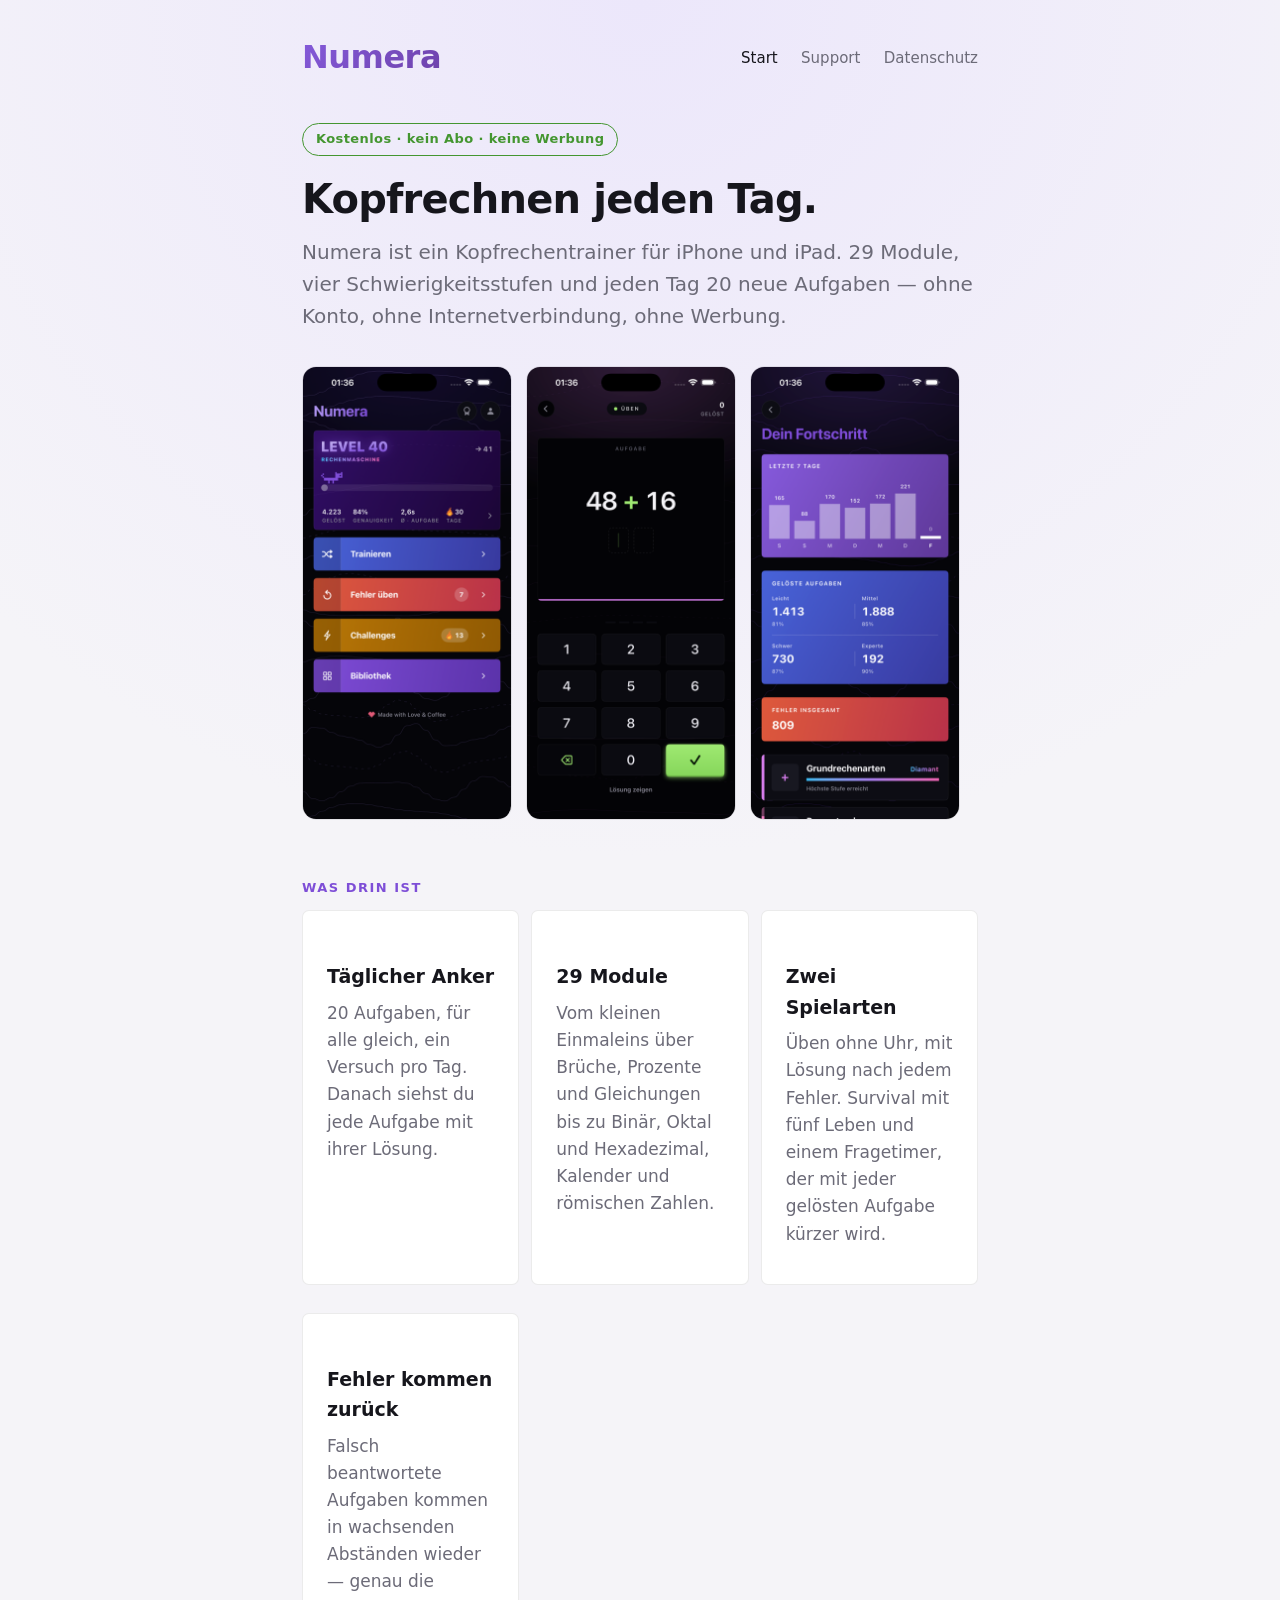
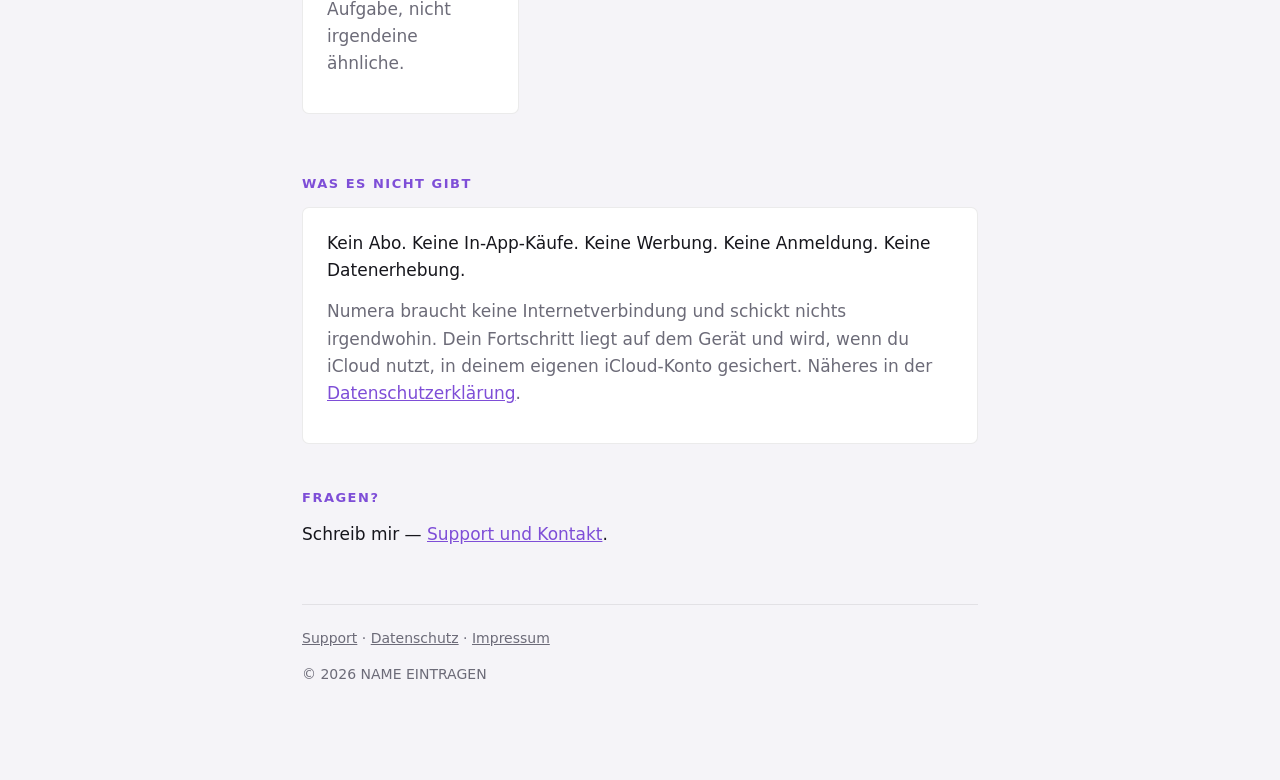
==== index.html @ a46c7515 "Store-Paket auf heutigen Stand: alle 27 Screenshots neu, Texte und Website entdriftet Co-Authored-By" ====
<!doctype html>
<html lang="de">
<head>
<meta charset="utf-8">
<meta name="viewport" content="width=device-width, initial-scale=1">
<title>Numera — Kopfrechnen jeden Tag</title>
<meta name="description" content="Numera ist ein Kopfrechentrainer für iPhone und iPad. Vollständig kostenlos: kein Abo, keine In-App-Käufe, keine Werbung, keine Datenerhebung.">
<link rel="stylesheet" href="style.css">
</head>
<body>
<div class="wrap">

<header>
  <a class="wordmark" href="index.html">Numera</a>
  <nav>
    <a href="index.html" aria-current="page">Start</a>
    <a href="support.html">Support</a>
    <a href="datenschutz.html">Datenschutz</a>
  </nav>
</header>

<main>
  <span class="badge">Kostenlos · kein Abo · keine Werbung</span>

  <h1>Kopfrechnen jeden Tag.</h1>
  <p class="lead">
    Numera ist ein Kopfrechentrainer für iPhone und iPad. 29 Module, vier Schwierigkeitsstufen
    und jeden Tag 20 neue Aufgaben — ohne Konto, ohne Internetverbindung, ohne Werbung.
  </p>

  <div class="shots">
    <img src="img/home.png" alt="Startbildschirm von Numera mit Level, Trainingsserie und den vier farbigen Karten" width="210">
    <img src="img/play.png" alt="Eine Additionsaufgabe im Modus Üben, mit Zifferntastenfeld" width="210">
    <img src="img/progress.png" alt="Fortschrittsseite mit Meisterschaftsstufen je Modul" width="210">
  </div>

  <h2>Was drin ist</h2>

  <div class="grid">
    <div class="card">
      <h3>Täglicher Anker</h3>
      <p class="muted">20 Aufgaben, für alle gleich, ein Versuch pro Tag. Danach siehst du
      jede Aufgabe mit ihrer Lösung.</p>
    </div>
    <div class="card">
      <h3>29 Module</h3>
      <p class="muted">Vom kleinen Einmaleins über Brüche, Prozente und Gleichungen bis zu
      Binär, Oktal und Hexadezimal, Kalender und römischen Zahlen.</p>
    </div>
    <div class="card">
      <h3>Zwei Spielarten</h3>
      <p class="muted">Üben ohne Uhr, mit Lösung nach jedem Fehler. Survival mit fünf Leben
      und einem Fragetimer, der mit jeder gelösten Aufgabe kürzer wird.</p>
    </div>
    <div class="card">
      <h3>Fehler kommen zurück</h3>
      <p class="muted">Falsch beantwortete Aufgaben kommen in wachsenden Abständen wieder —
      genau die Aufgabe, nicht irgendeine ähnliche.</p>
    </div>
  </div>

  <h2>Was es nicht gibt</h2>
  <div class="card">
    <p>Kein Abo. Keine In-App-Käufe. Keine Werbung. Keine Anmeldung. Keine Datenerhebung.</p>
    <p class="muted">Numera braucht keine Internetverbindung und schickt nichts irgendwohin.
    Dein Fortschritt liegt auf dem Gerät und wird, wenn du iCloud nutzt, in deinem eigenen
    iCloud-Konto gesichert. Näheres in der
    <a href="datenschutz.html">Datenschutzerklärung</a>.</p>
  </div>

  <h2>Fragen?</h2>
  <p>Schreib mir — <a href="support.html">Support und Kontakt</a>.</p>
</main>

<footer>
  <p>
    <a href="support.html">Support</a> ·
    <a href="datenschutz.html">Datenschutz</a> ·
    <a href="impressum.html">Impressum</a>
  </p>
  <!-- TODO: Jahr und Namen eintragen. -->
  <p>© 2026 NAME EINTRAGEN</p>
</footer>

</div>
</body>
</html>
---- style.css ----
/* Numera website — the app's own tokens (Theme.swift), nothing loaded from outside. */

:root {
  --bg: #0d0d11;
  --glow: #1a1430;
  --text: #f5f4f8;
  --muted: #8b8a97;
  --card: #15151b;
  --border: rgba(255, 255, 255, 0.07);
  --accent: #7e4ed7;
  --brand-a: #b197f2;
  --brand-b: #7e4ed7;
  --green: #98e767;
  --radius: 7px;
}

@media (prefers-color-scheme: light) {
  :root {
    --bg: #f5f4f8;
    --glow: #ece7fb;
    --text: #16161c;
    --muted: #6c6b78;
    --card: #ffffff;
    --border: rgba(0, 0, 0, 0.08);
    --brand-a: #855bdc;
    --brand-b: #6d41a9;
    --green: #449630;
  }
}

* { box-sizing: border-box; }

body {
  margin: 0;
  background:
    radial-gradient(120% 60% at 50% 0%, var(--glow) 0%, var(--bg) 60%),
    var(--bg);
  color: var(--text);
  font: 17px/1.6 -apple-system, BlinkMacSystemFont, "Segoe UI", system-ui, sans-serif;
  -webkit-font-smoothing: antialiased;
}

.wrap {
  max-width: 720px;
  margin: 0 auto;
  padding: 32px 22px 80px;
}

/* Header ------------------------------------------------------------------ */

header {
  display: flex;
  align-items: center;
  justify-content: space-between;
  gap: 16px;
  padding-bottom: 40px;
  flex-wrap: wrap;
}

.wordmark {
  font-size: 32px;
  font-weight: 700;
  letter-spacing: -0.5px;
  text-decoration: none;
  background: linear-gradient(135deg, var(--brand-a), var(--brand-b));
  -webkit-background-clip: text;
  background-clip: text;
  color: transparent;
}

nav a {
  color: var(--muted);
  text-decoration: none;
  font-size: 15px;
  margin-left: 18px;
}
nav a:hover { color: var(--text); }
nav a[aria-current="page"] { color: var(--text); }

/* Type -------------------------------------------------------------------- */

h1 {
  font-size: 40px;
  line-height: 1.15;
  letter-spacing: -0.8px;
  margin: 0 0 14px;
}

h2 {
  font-size: 13px;
  font-weight: 600;
  letter-spacing: 1.5px;
  text-transform: uppercase;
  color: var(--accent);
  margin: 44px 0 12px;
}

h3 { font-size: 19px; margin: 28px 0 8px; }

p { margin: 0 0 14px; }
.lead { font-size: 20px; color: var(--muted); margin-bottom: 28px; }
.muted { color: var(--muted); }
a { color: var(--accent); }

ul { margin: 0 0 14px; padding-left: 20px; }
li { margin-bottom: 6px; }

/* Blocks ------------------------------------------------------------------ */

.card {
  background: var(--card);
  border: 1px solid var(--border);
  border-radius: var(--radius);
  padding: 22px 24px;
  margin: 0 0 16px;
}

.badge {
  display: inline-block;
  border: 1px solid var(--green);
  color: var(--green);
  border-radius: 999px;
  padding: 5px 13px;
  font-size: 13px;
  font-weight: 600;
  letter-spacing: 0.4px;
  margin-bottom: 20px;
}

.shots {
  display: flex;
  gap: 14px;
  overflow-x: auto;
  padding: 6px 0 14px;
  margin: 0 0 8px;
}
.shots img {
  width: 210px;
  flex: 0 0 auto;
  border-radius: 14px;
  border: 1px solid var(--border);
}

.grid {
  display: grid;
  grid-template-columns: repeat(auto-fit, minmax(210px, 1fr));
  gap: 12px;
}

dl { margin: 0; }
dt { font-weight: 600; margin-top: 14px; }
dd { margin: 2px 0 0; color: var(--muted); }

footer {
  margin-top: 56px;
  padding-top: 22px;
  border-top: 1px solid var(--border);
  color: var(--muted);
  font-size: 14px;
}
footer a { color: var(--muted); }

@media (max-width: 520px) {
  h1 { font-size: 32px; }
  .lead { font-size: 18px; }
}
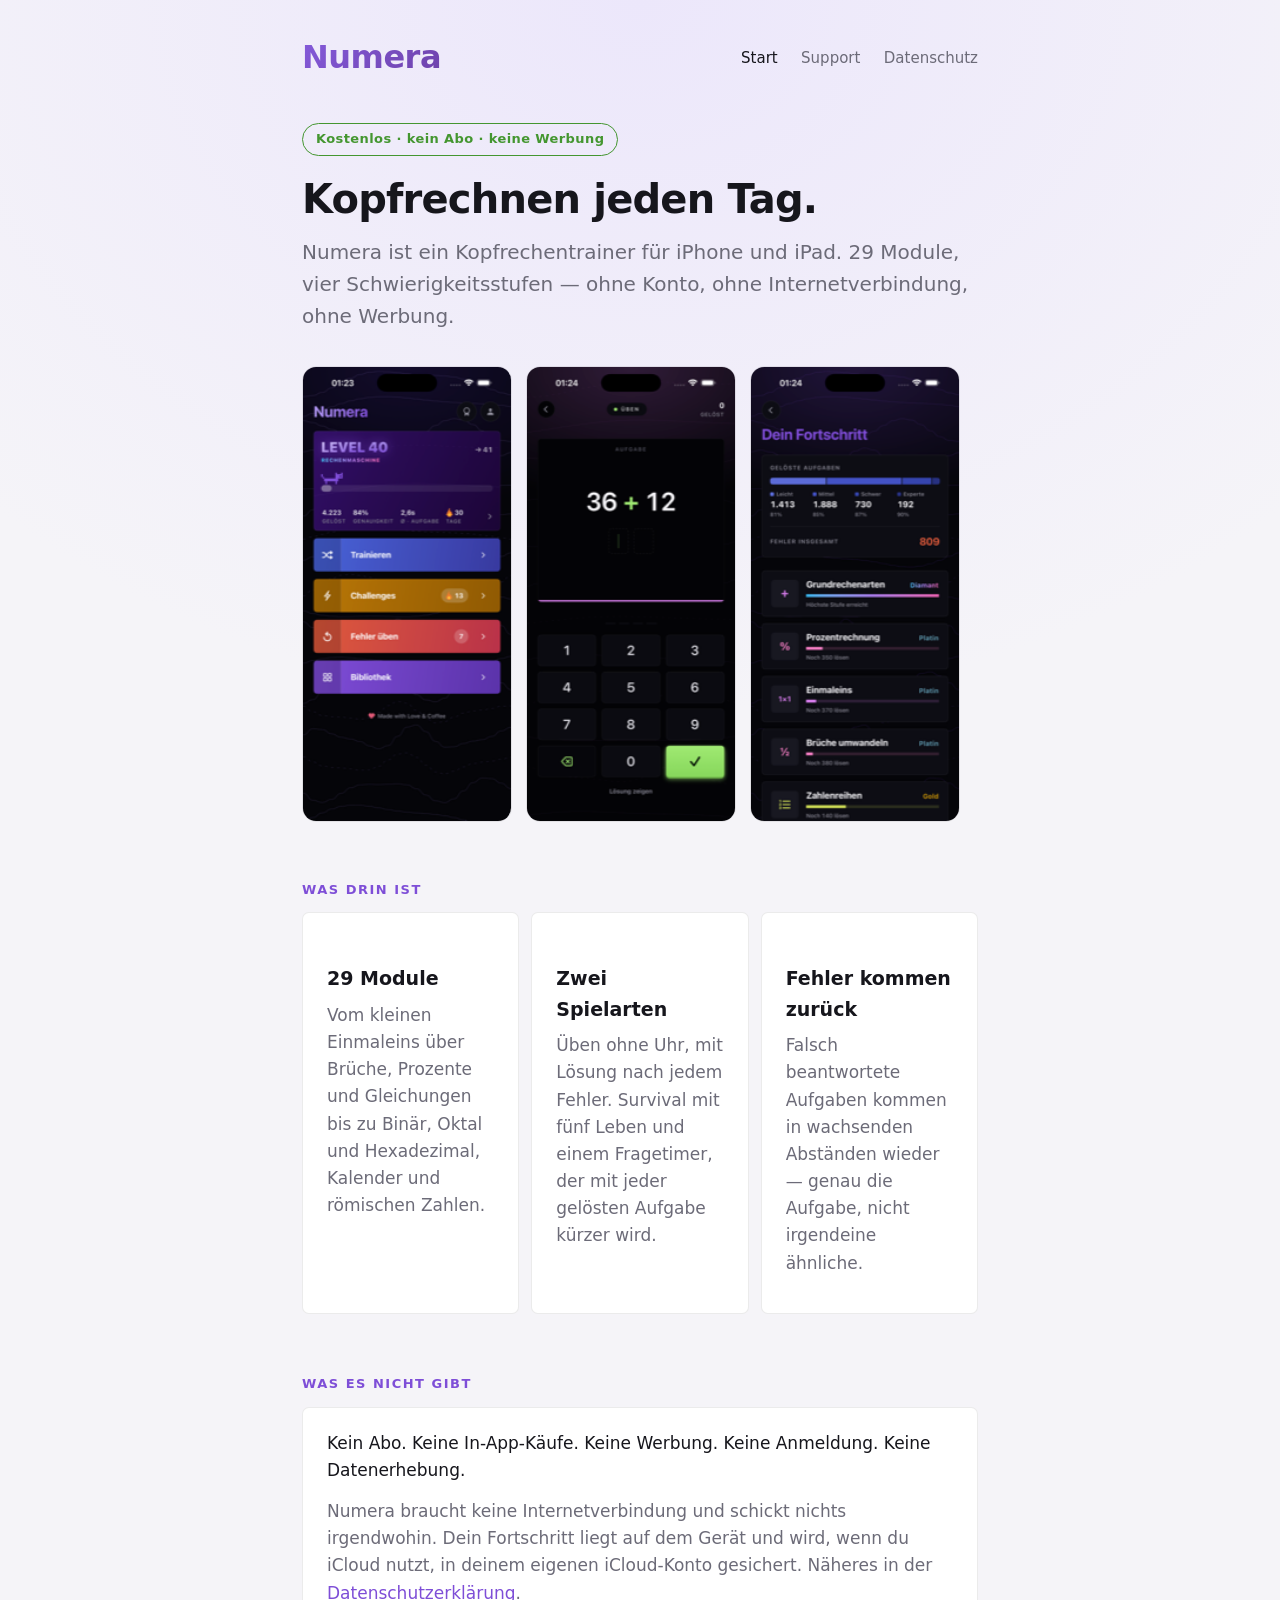
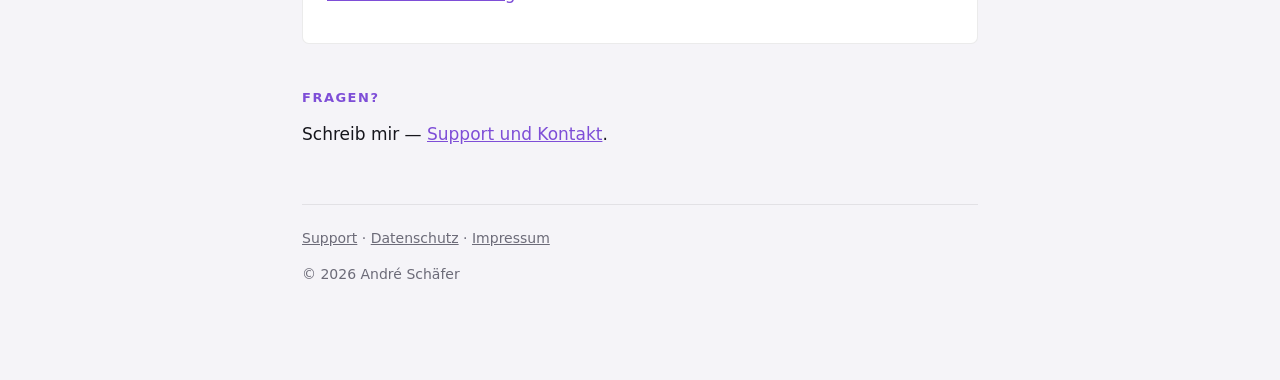
==== commit 54e20099: "Website: Kontaktdaten eingetragen, Feedback-Abschnitt, Startseite gestrafft Co-Authored-By: Claude O" ====
--- a/index.html
+++ b/index.html
@@ -25,7 +25,7 @@
   <h1>Kopfrechnen jeden Tag.</h1>
   <p class="lead">
     Numera ist ein Kopfrechentrainer für iPhone und iPad. 29 Module, vier Schwierigkeitsstufen
-    und jeden Tag 20 neue Aufgaben — ohne Konto, ohne Internetverbindung, ohne Werbung.
+    — ohne Konto, ohne Internetverbindung, ohne Werbung.
   </p>
 
   <div class="shots">
@@ -37,11 +37,6 @@
   <h2>Was drin ist</h2>
 
   <div class="grid">
-    <div class="card">
-      <h3>Täglicher Anker</h3>
-      <p class="muted">20 Aufgaben, für alle gleich, ein Versuch pro Tag. Danach siehst du
-      jede Aufgabe mit ihrer Lösung.</p>
-    </div>
     <div class="card">
       <h3>29 Module</h3>
       <p class="muted">Vom kleinen Einmaleins über Brüche, Prozente und Gleichungen bis zu
@@ -78,8 +73,7 @@
     <a href="datenschutz.html">Datenschutz</a> ·
     <a href="impressum.html">Impressum</a>
   </p>
-  <!-- TODO: Jahr und Namen eintragen. -->
-  <p>© 2026 NAME EINTRAGEN</p>
+  <p>© 2026 André Schäfer</p>
 </footer>
 
 </div>
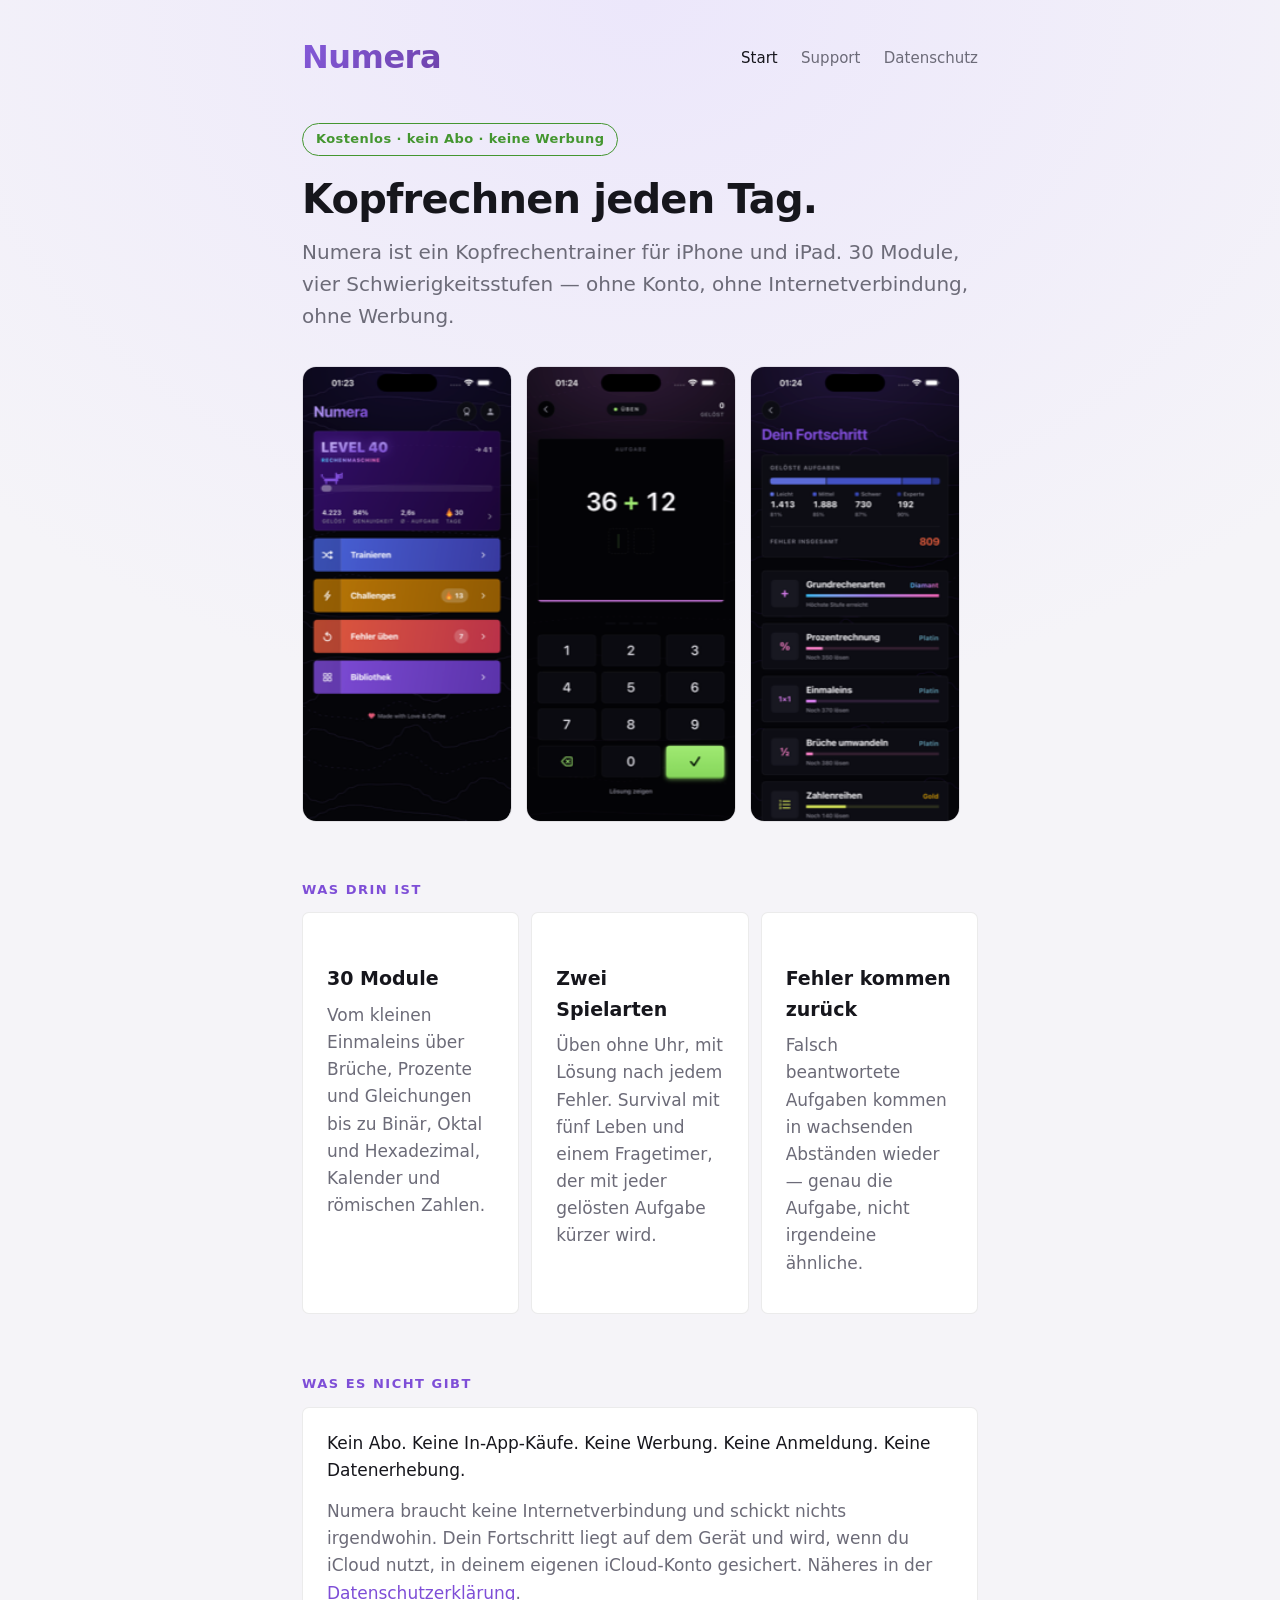
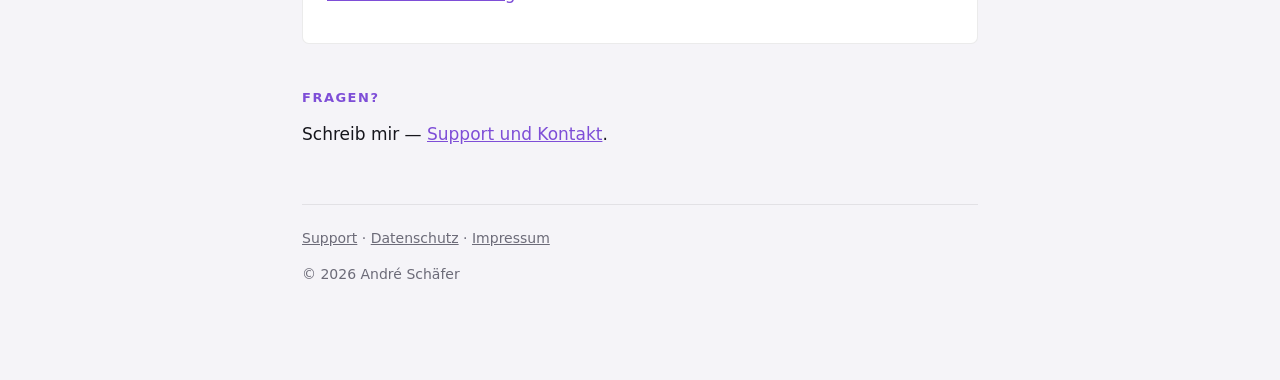
==== commit eb956dc6: "Neues Modul „Große Zahlen": Tsd ↔ Mio ↔ Mrd ↔ Bio — umrechnen, ausschreiben, verkürzen; Duell-Code a" ====
--- a/index.html
+++ b/index.html
@@ -24,7 +24,7 @@
 
   <h1>Kopfrechnen jeden Tag.</h1>
   <p class="lead">
-    Numera ist ein Kopfrechentrainer für iPhone und iPad. 29 Module, vier Schwierigkeitsstufen
+    Numera ist ein Kopfrechentrainer für iPhone und iPad. 30 Module, vier Schwierigkeitsstufen
     — ohne Konto, ohne Internetverbindung, ohne Werbung.
   </p>
 
@@ -38,7 +38,7 @@
 
   <div class="grid">
     <div class="card">
-      <h3>29 Module</h3>
+      <h3>30 Module</h3>
       <p class="muted">Vom kleinen Einmaleins über Brüche, Prozente und Gleichungen bis zu
       Binär, Oktal und Hexadezimal, Kalender und römischen Zahlen.</p>
     </div>
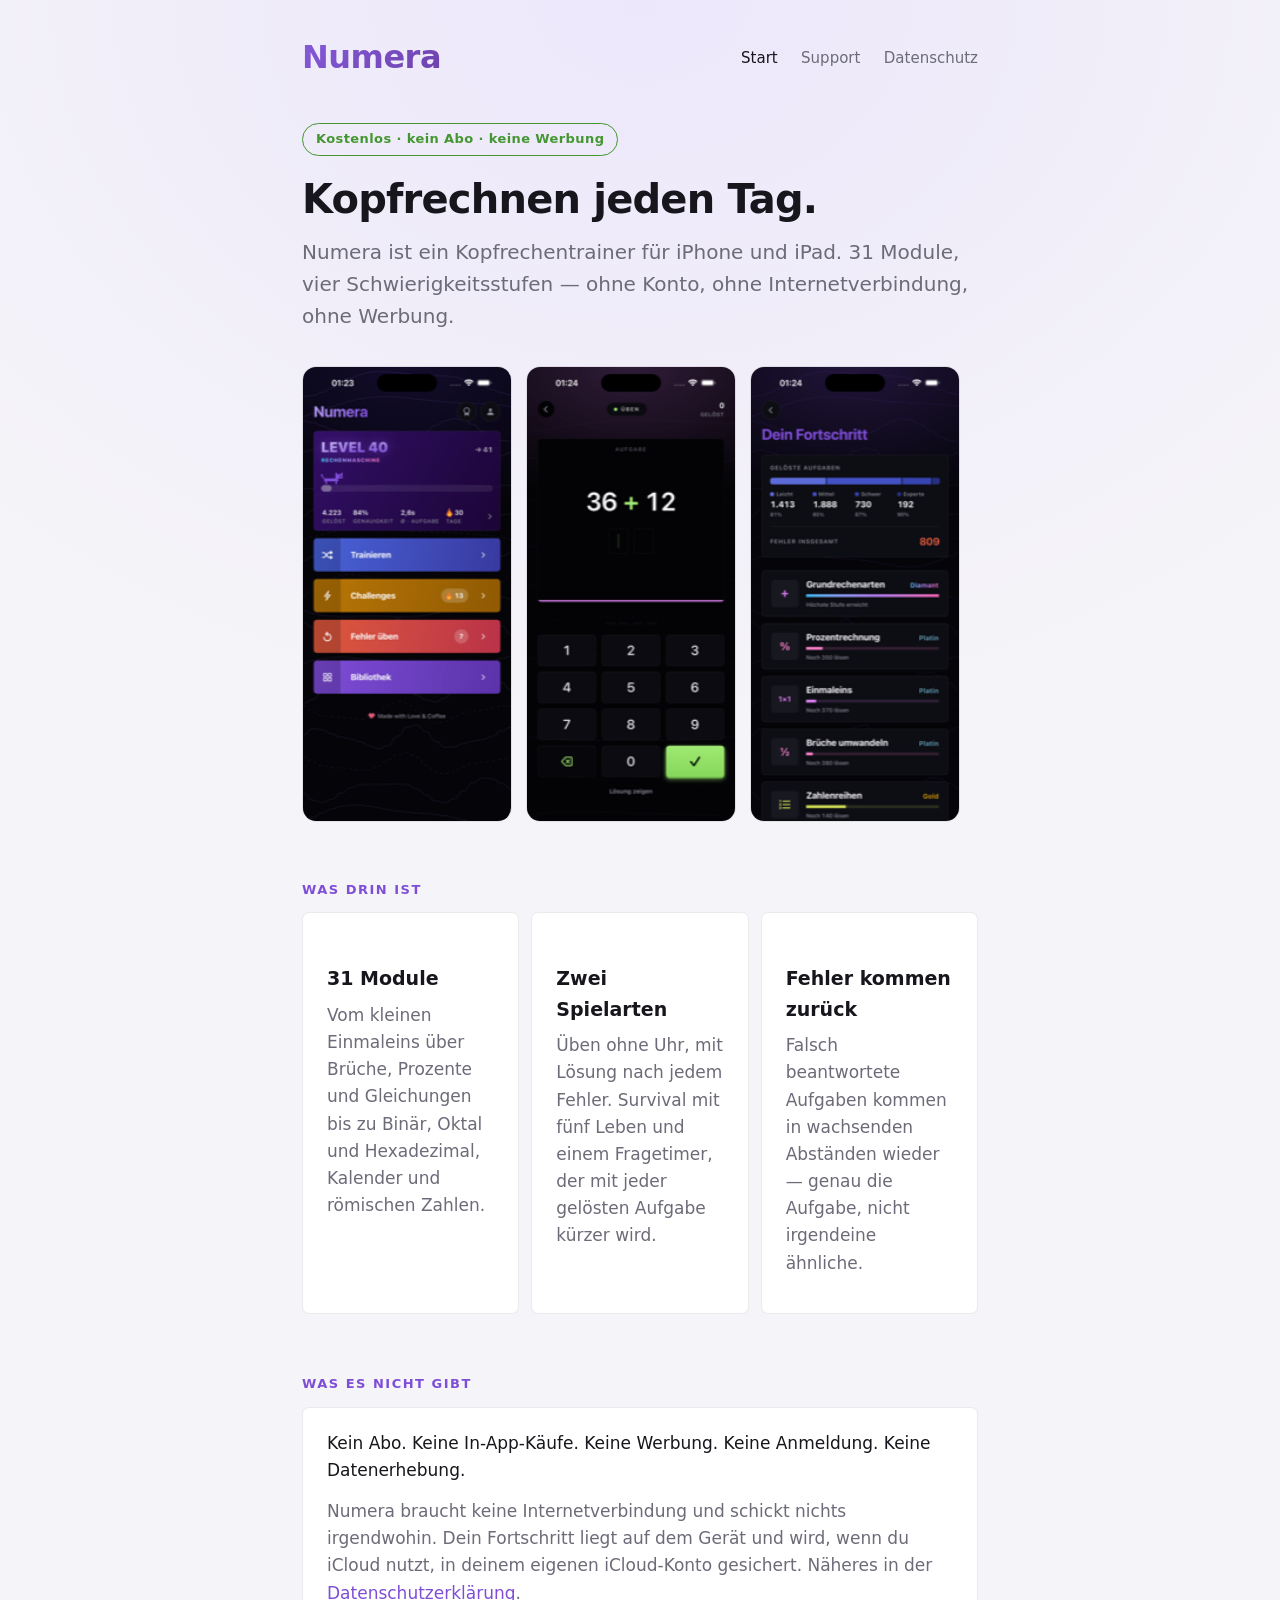
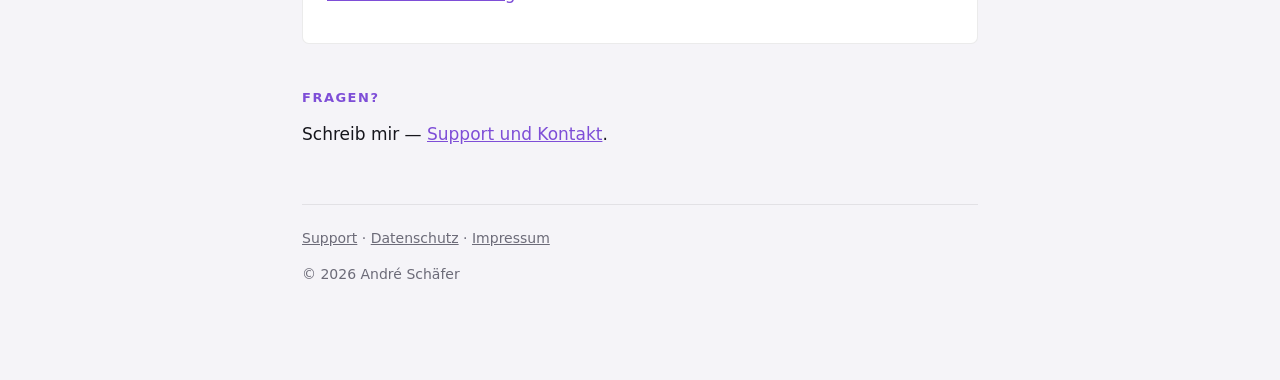
==== commit d9029223: "Formen-Runde: elf neue Aufgabenformen und Modul 31 „Fehlende Ziffer" Einmaleins-Umkehr (÷-Chip), Dez" ====
--- a/index.html
+++ b/index.html
@@ -24,7 +24,7 @@
 
   <h1>Kopfrechnen jeden Tag.</h1>
   <p class="lead">
-    Numera ist ein Kopfrechentrainer für iPhone und iPad. 30 Module, vier Schwierigkeitsstufen
+    Numera ist ein Kopfrechentrainer für iPhone und iPad. 31 Module, vier Schwierigkeitsstufen
     — ohne Konto, ohne Internetverbindung, ohne Werbung.
   </p>
 
@@ -38,7 +38,7 @@
 
   <div class="grid">
     <div class="card">
-      <h3>30 Module</h3>
+      <h3>31 Module</h3>
       <p class="muted">Vom kleinen Einmaleins über Brüche, Prozente und Gleichungen bis zu
       Binär, Oktal und Hexadezimal, Kalender und römischen Zahlen.</p>
     </div>
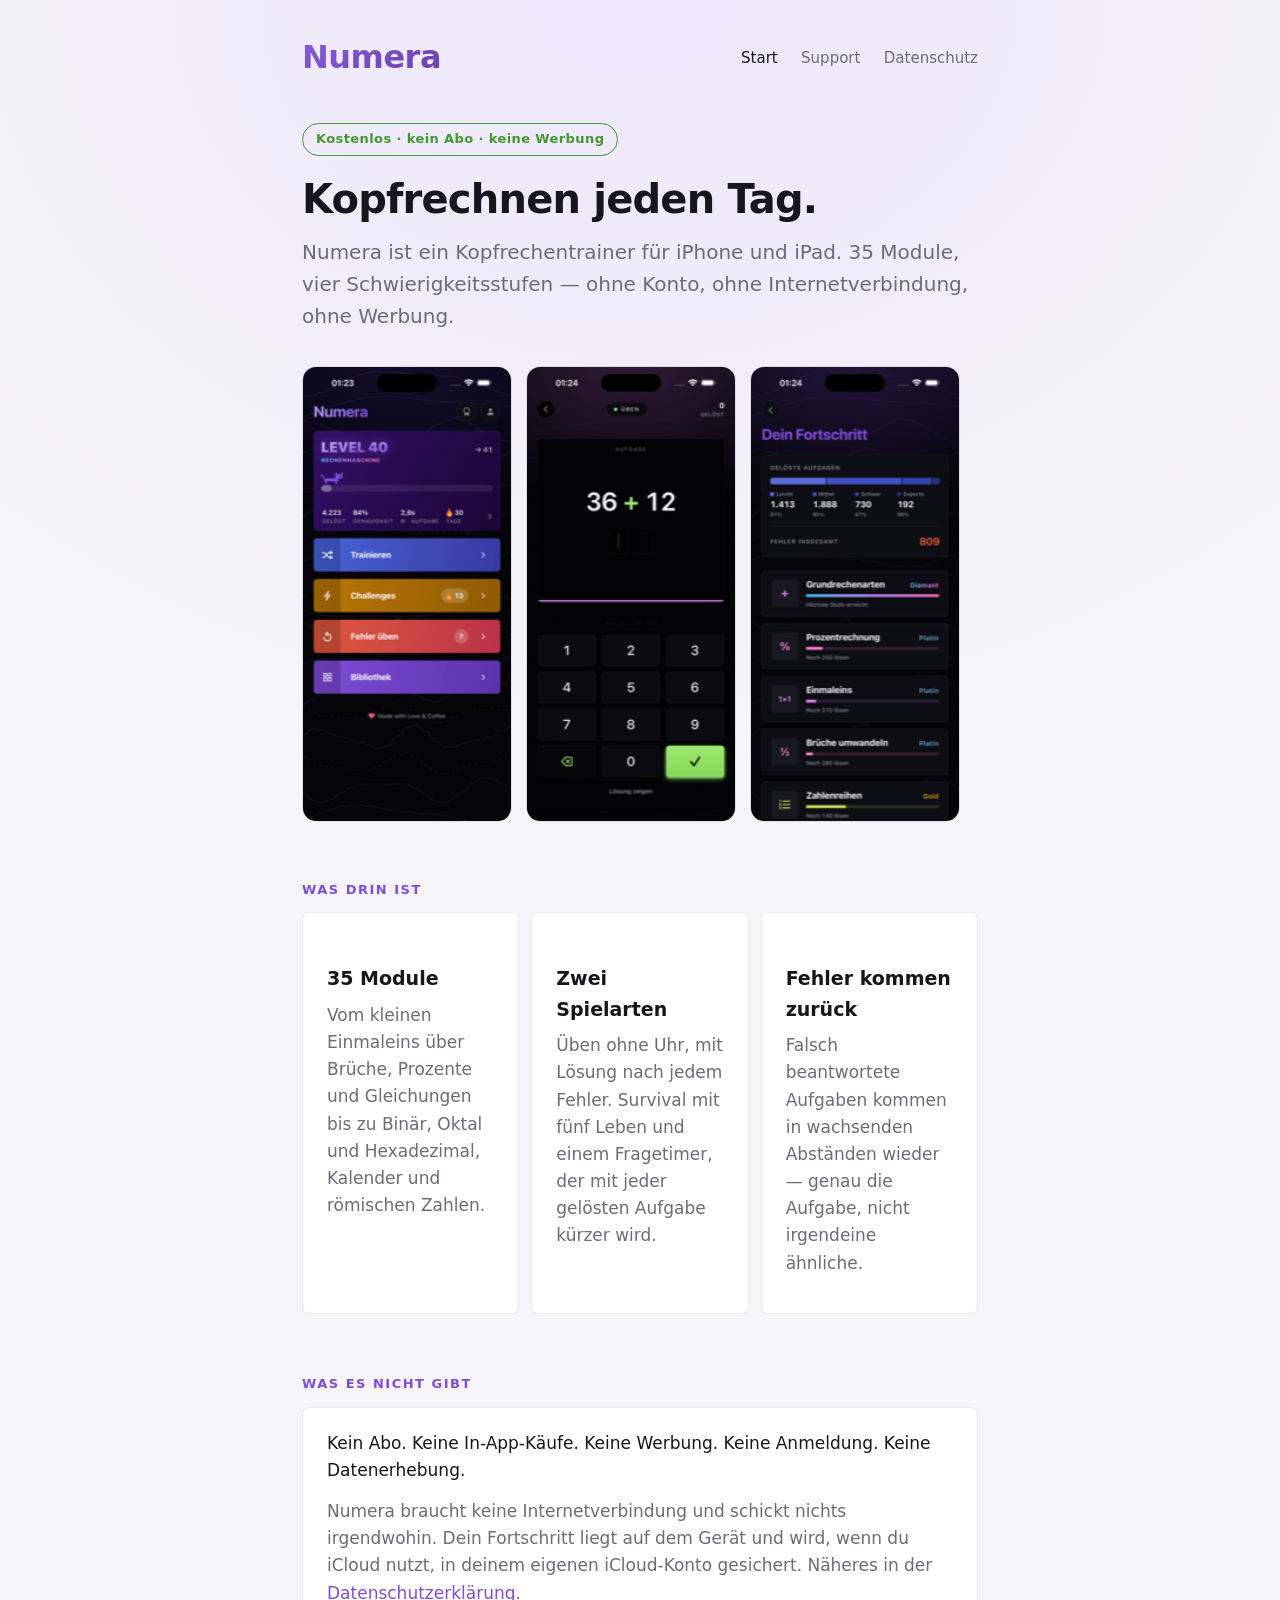
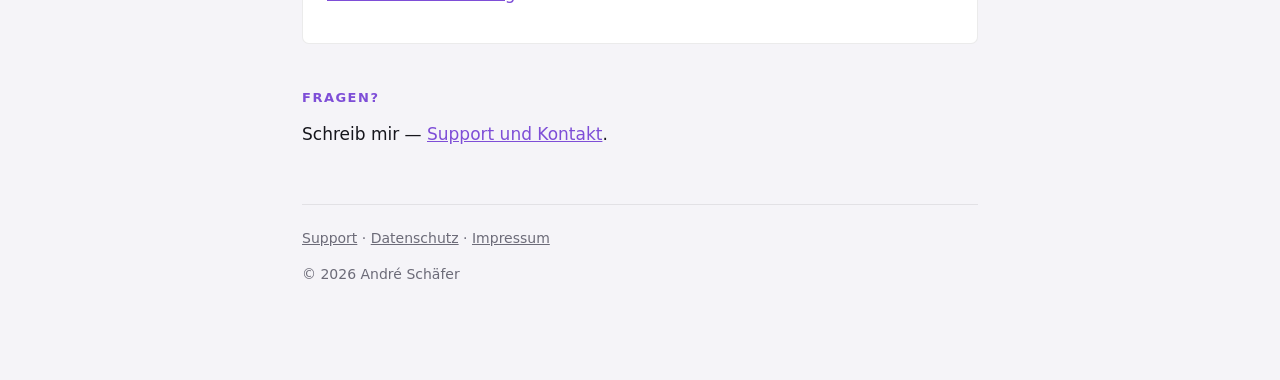
==== commit bef244bd: "Zweite Formen-Runde: 13 neue Aufgabenformen und vier Module (Rechenkette, Verhältnisse, Fehlersuche," ====
--- a/index.html
+++ b/index.html
@@ -24,7 +24,7 @@
 
   <h1>Kopfrechnen jeden Tag.</h1>
   <p class="lead">
-    Numera ist ein Kopfrechentrainer für iPhone und iPad. 31 Module, vier Schwierigkeitsstufen
+    Numera ist ein Kopfrechentrainer für iPhone und iPad. 35 Module, vier Schwierigkeitsstufen
     — ohne Konto, ohne Internetverbindung, ohne Werbung.
   </p>
 
@@ -38,7 +38,7 @@
 
   <div class="grid">
     <div class="card">
-      <h3>31 Module</h3>
+      <h3>35 Module</h3>
       <p class="muted">Vom kleinen Einmaleins über Brüche, Prozente und Gleichungen bis zu
       Binär, Oktal und Hexadezimal, Kalender und römischen Zahlen.</p>
     </div>
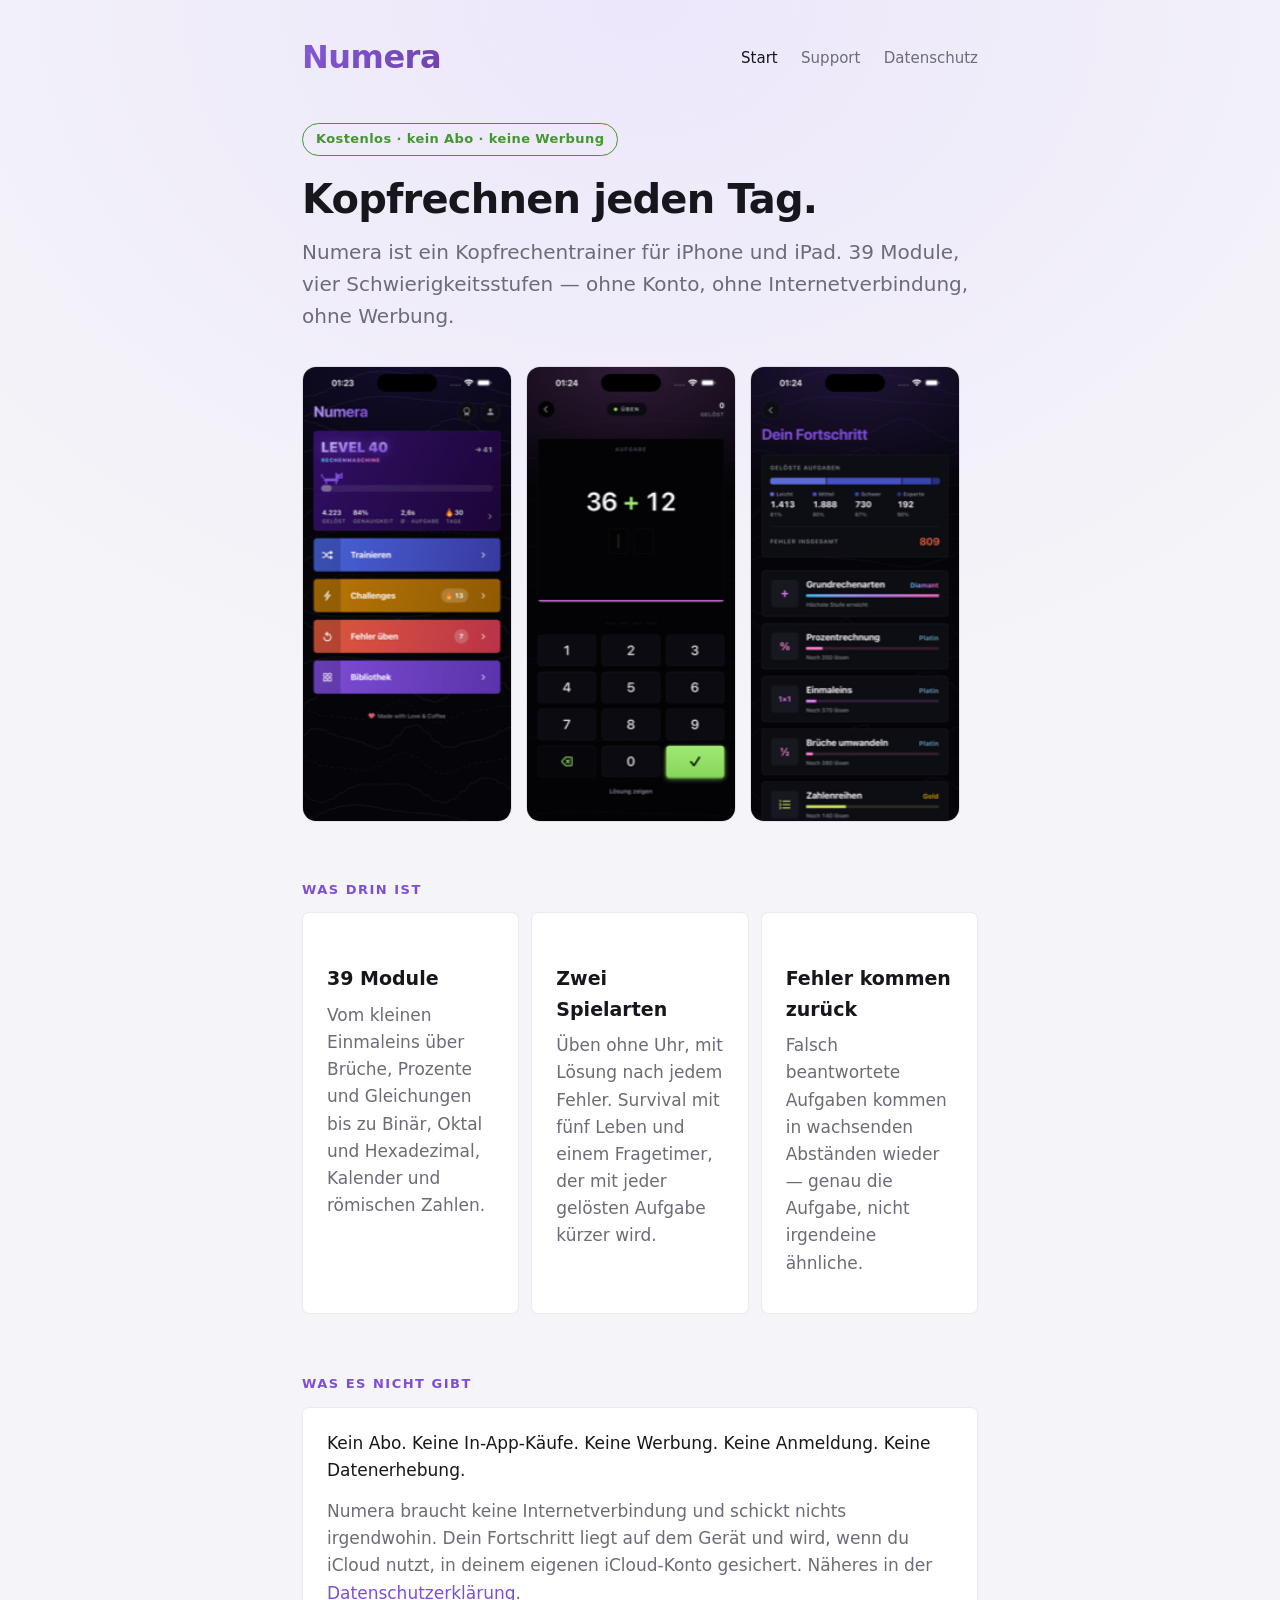
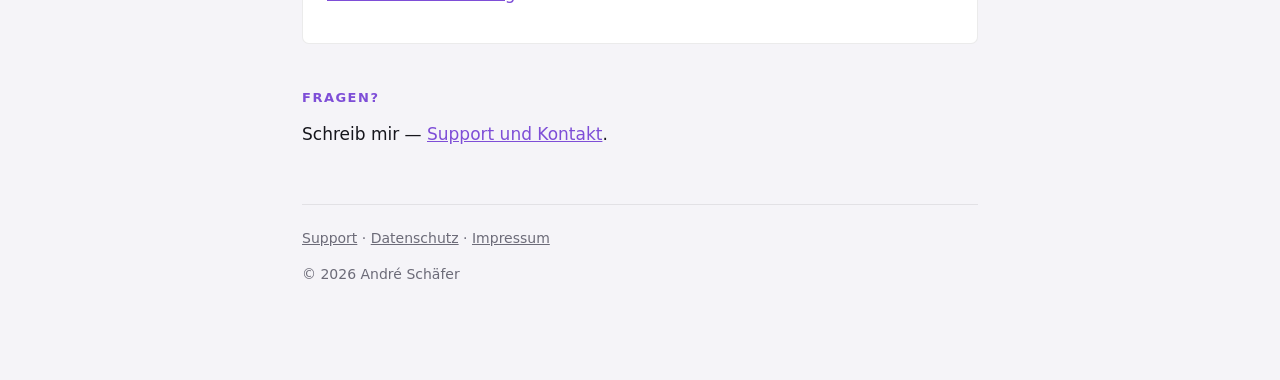
==== commit 5533bbba: "Dritte Formen-Runde: vier neue Eingaben (Mehrfachauswahl, Paare, Zahlenstrahl, Münz-Tastatur), vier " ====
--- a/index.html
+++ b/index.html
@@ -24,7 +24,7 @@
 
   <h1>Kopfrechnen jeden Tag.</h1>
   <p class="lead">
-    Numera ist ein Kopfrechentrainer für iPhone und iPad. 35 Module, vier Schwierigkeitsstufen
+    Numera ist ein Kopfrechentrainer für iPhone und iPad. 39 Module, vier Schwierigkeitsstufen
     — ohne Konto, ohne Internetverbindung, ohne Werbung.
   </p>
 
@@ -38,7 +38,7 @@
 
   <div class="grid">
     <div class="card">
-      <h3>35 Module</h3>
+      <h3>39 Module</h3>
       <p class="muted">Vom kleinen Einmaleins über Brüche, Prozente und Gleichungen bis zu
       Binär, Oktal und Hexadezimal, Kalender und römischen Zahlen.</p>
     </div>
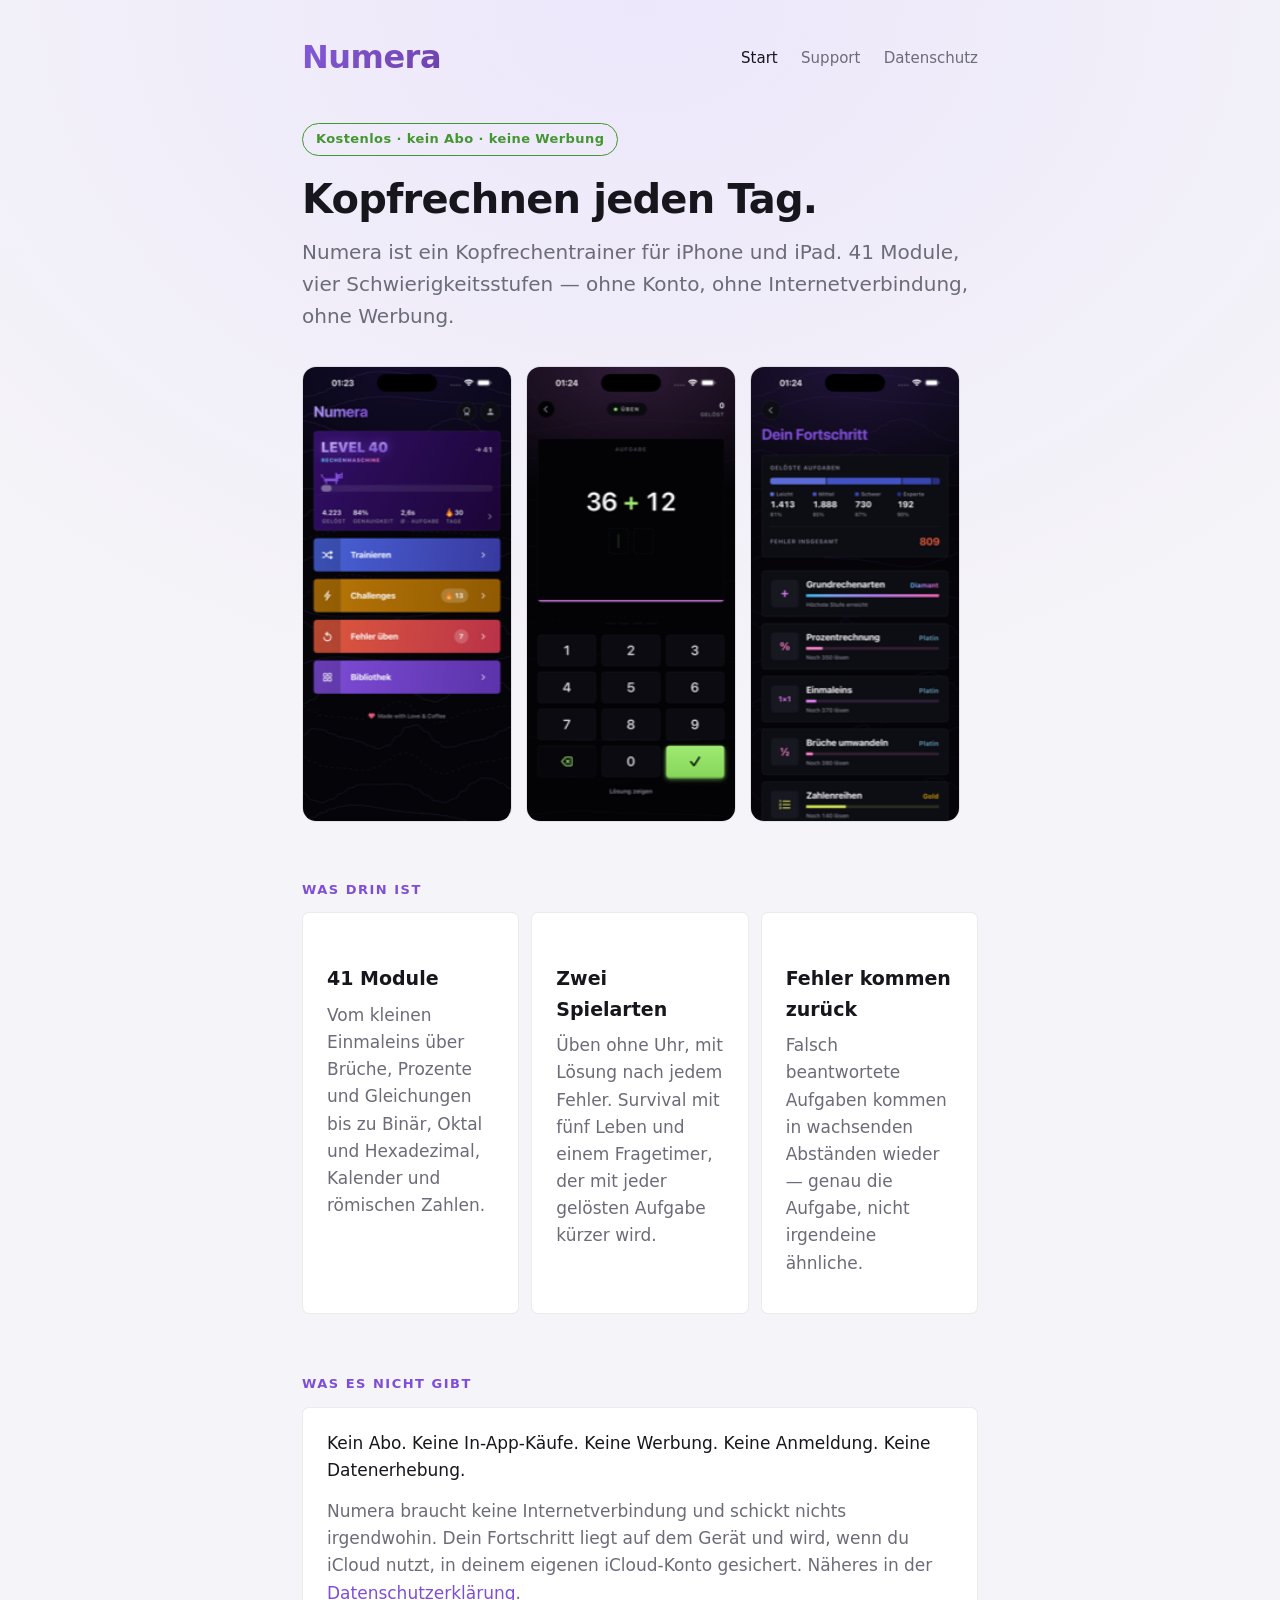
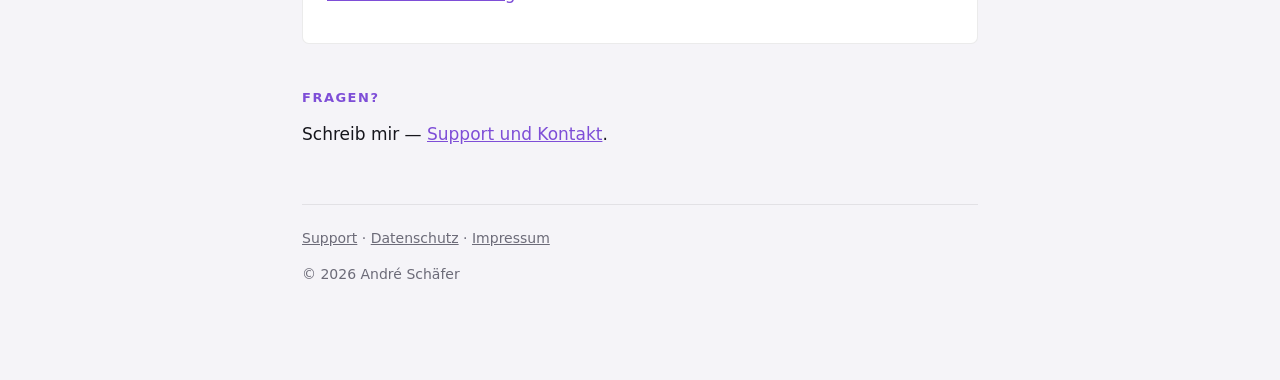
==== commit 9548a66f: "Vierte Formen-Runde: Blitzsummen (Zahlen nacheinander, Problem.leadTime auf den Uhren) und Finde ein" ====
--- a/index.html
+++ b/index.html
@@ -24,7 +24,7 @@
 
   <h1>Kopfrechnen jeden Tag.</h1>
   <p class="lead">
-    Numera ist ein Kopfrechentrainer für iPhone und iPad. 39 Module, vier Schwierigkeitsstufen
+    Numera ist ein Kopfrechentrainer für iPhone und iPad. 41 Module, vier Schwierigkeitsstufen
     — ohne Konto, ohne Internetverbindung, ohne Werbung.
   </p>
 
@@ -38,7 +38,7 @@
 
   <div class="grid">
     <div class="card">
-      <h3>39 Module</h3>
+      <h3>41 Module</h3>
       <p class="muted">Vom kleinen Einmaleins über Brüche, Prozente und Gleichungen bis zu
       Binär, Oktal und Hexadezimal, Kalender und römischen Zahlen.</p>
     </div>
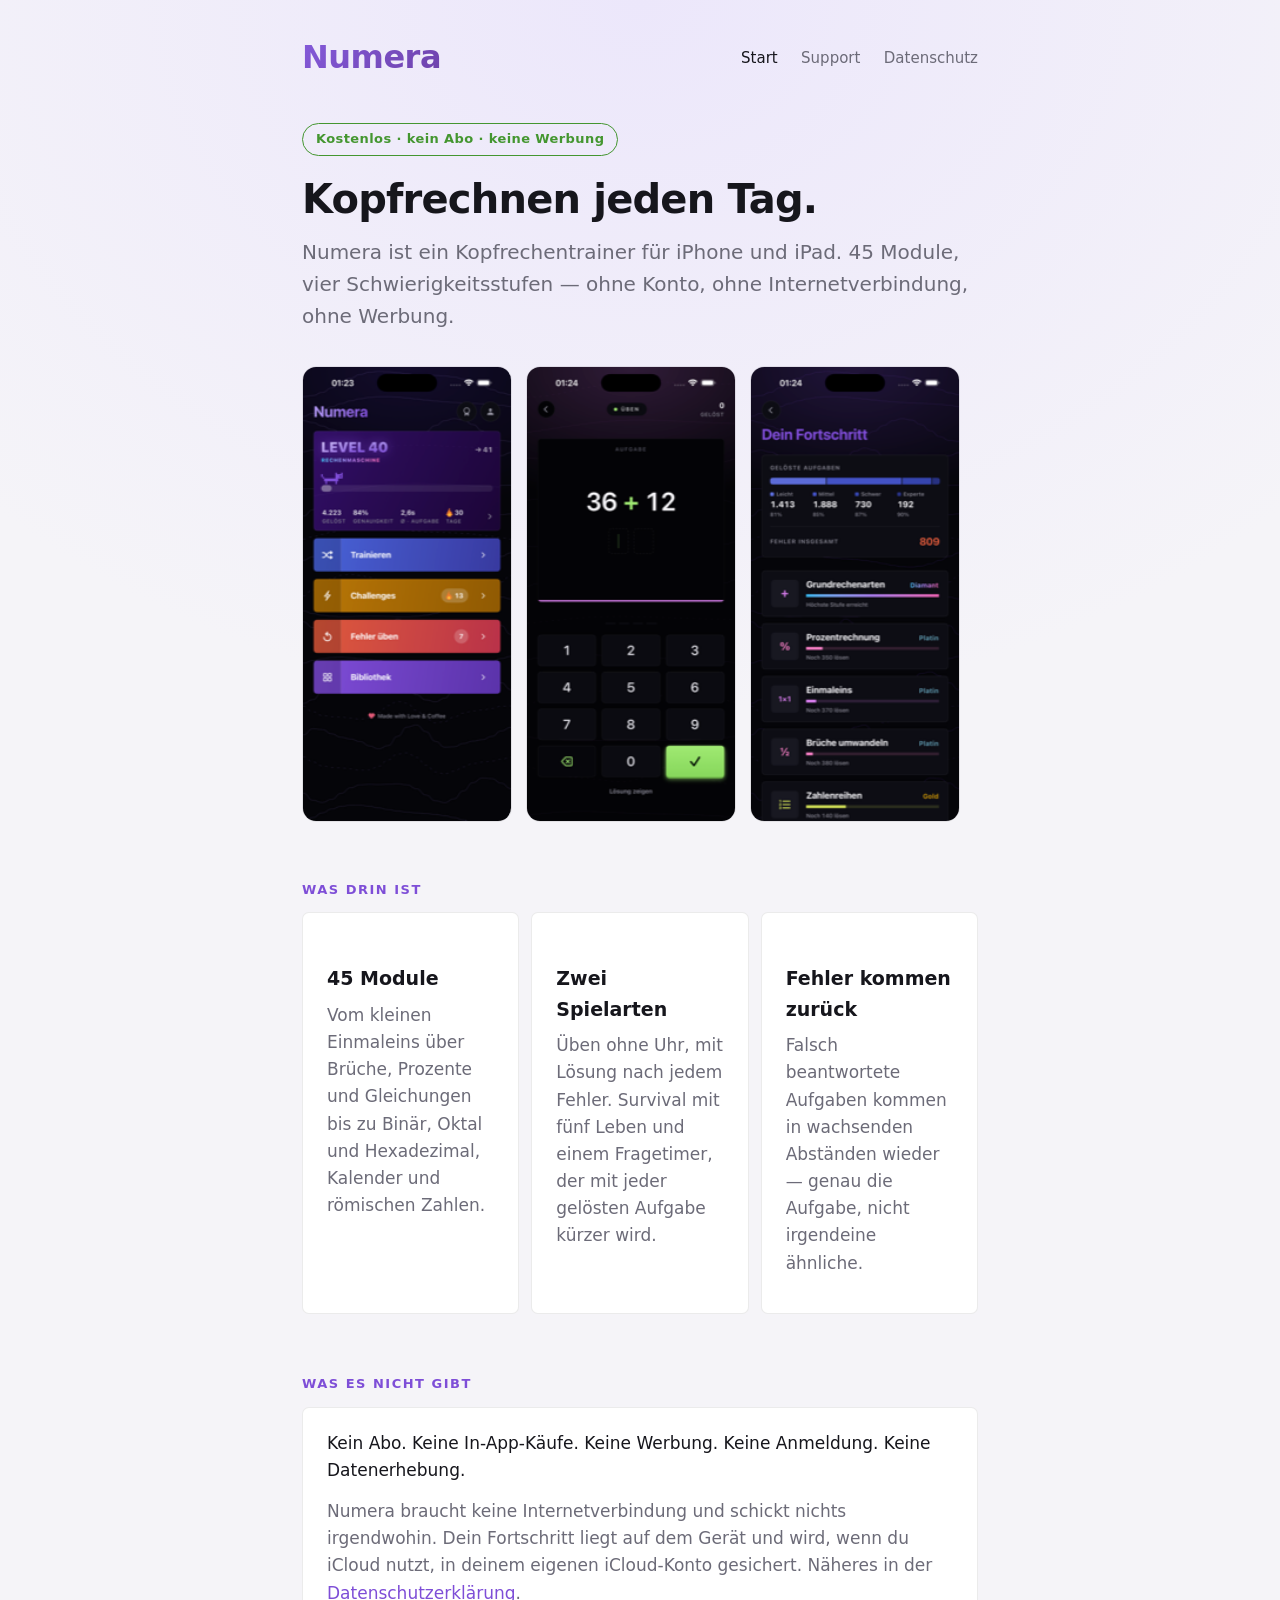
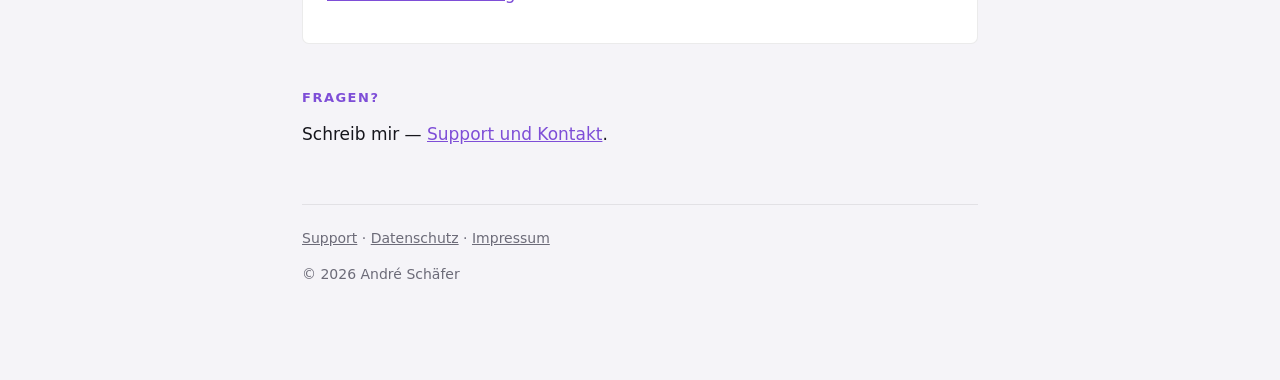
==== commit 44a20824: "Sechste Runde: vier Module und ein Chip — Blitzaufgabe (indirect PromptSpec.flash, Problem.unwrapped" ====
--- a/index.html
+++ b/index.html
@@ -24,7 +24,7 @@
 
   <h1>Kopfrechnen jeden Tag.</h1>
   <p class="lead">
-    Numera ist ein Kopfrechentrainer für iPhone und iPad. 41 Module, vier Schwierigkeitsstufen
+    Numera ist ein Kopfrechentrainer für iPhone und iPad. 45 Module, vier Schwierigkeitsstufen
     — ohne Konto, ohne Internetverbindung, ohne Werbung.
   </p>
 
@@ -38,7 +38,7 @@
 
   <div class="grid">
     <div class="card">
-      <h3>41 Module</h3>
+      <h3>45 Module</h3>
       <p class="muted">Vom kleinen Einmaleins über Brüche, Prozente und Gleichungen bis zu
       Binär, Oktal und Hexadezimal, Kalender und römischen Zahlen.</p>
     </div>
